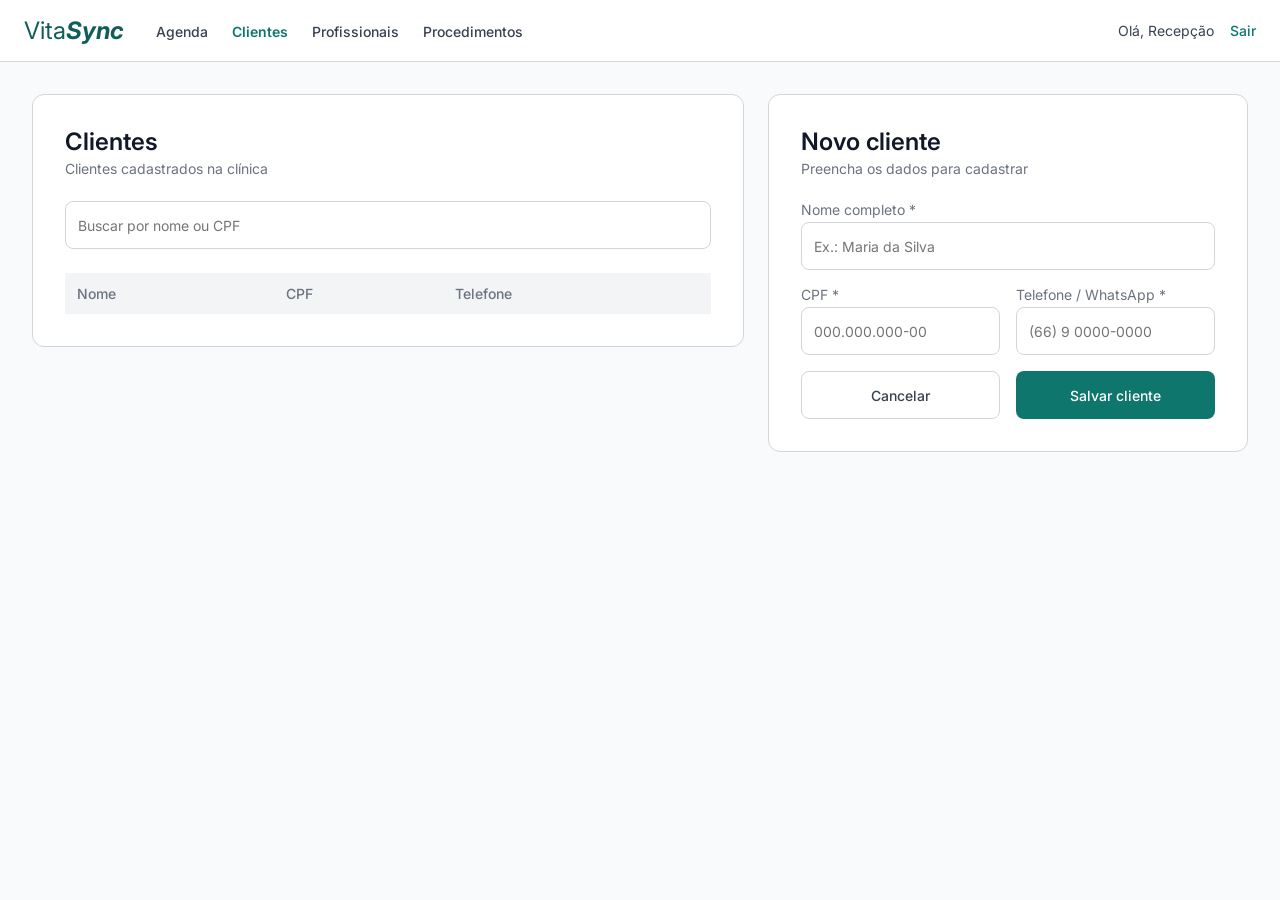
==== pages/clients.html @ 7104be50 "Feat: tela de clientes" ====
<!DOCTYPE html>
<html lang="pt-br">
<head>
    <link rel="preconnect" href="https://fonts.googleapis.com">
    <link rel="preconnect" href="https://fonts.gstatic.com" crossorigin>

    <meta charset="UTF-8">
    <meta name="viewport" content="width=device-width, initial-scale=1.0">
    <link rel="stylesheet" href="../assets/css/style.css">
    <link rel="stylesheet" href="../assets/css/clients.css">
    <script src="../assets/js/scripts.js" defer></script>
    <script src="../assets/js/clients.js" defer></script>
    <title>VitaSync - Clientes</title>

    <link href="https://fonts.googleapis.com/css2?family=Inter:ital,opsz,wght@0,14..32,100..900;1,14..32,100..900&display=swap" rel="stylesheet">
</head>
<body>
    <nav class="nav">
        <div class="nav__left">
            <p class="logo">Vita<strong>Sync</strong></p>

            <ul class="nav__links">
                <li><a href="schedule.html" class="nav__link">Agenda</a></li>
                <li><a href="clients.html" class="nav__link nav__link--active">Clientes</a></li>
                <li><a href="#" class="nav__link">Profissionais</a></li>
                <li><a href="#" class="nav__link">Procedimentos</a></li>
            </ul>
        </div>

        <div class="nav__right">
            <p class="nav__user">Olá, Recepção</p>
            <button type="button" class="nav__logout" id="sairBtn">Sair</button>
        </div>
    </nav>
    <main class="clients">
        <section class="clients__list">
            <div class="card__header">
                <h1 class="card__title">Clientes</h1>
                <p class="card__desc">Clientes cadastrados na clínica</p>
            </div>

            <input type="search" id="busca" class="input" name="busca" placeholder="Buscar por nome ou CPF" aria-label="Buscar cliente">

            <table class="clients__table">
                <thead>
                    <tr>
                        <th>Nome</th>
                        <th>CPF</th>
                        <th>Telefone</th>
                    </tr>
                </thead>
                <tbody id="clientesTabela">
                </tbody>
            </table>
        </section>

        <section class="clients__form">
            <div class="card__header">
                <h2 class="card__title">Novo cliente</h2>
                <p class="card__desc">Preencha os dados para cadastrar</p>
            </div>

            <form action="#" class="form" id="clienteForm">
                <div class="field">
                    <label for="nome" class="label">Nome completo <span aria-hidden="true">*</span></label>
                    <input type="text" id="nome" class="input" name="nome" placeholder="Ex.: Maria da Silva" required>
                </div>

                <div class="clients__row">
                    <div class="field">
                        <label for="cpf" class="label">CPF <span aria-hidden="true">*</span></label>
                        <input type="text" id="cpf" class="input" name="cpf" placeholder="000.000.000-00" inputmode="numeric" maxlength="14" required>
                    </div>

                    <div class="field">
                        <label for="telefone" class="label">Telefone / WhatsApp <span aria-hidden="true">*</span></label>
                        <input type="tel" id="telefone" class="input" name="telefone" placeholder="(66) 9 0000-0000" required>
                    </div>
                </div>

                <p class="error" id="cpfError" hidden>
                    <svg class="error__icon" aria-hidden="true" xmlns="http://www.w3.org/2000/svg" viewBox="0 0 24 24" fill="none" stroke="currentColor" stroke-width="2" stroke-linecap="round" stroke-linejoin="round">
                        <path d="m21.73 18-8-14a2 2 0 0 0-3.48 0l-8 14A2 2 0 0 0 4 21h16a2 2 0 0 0 1.73-3"/>
                        <path d="M12 9v4"/>
                        <path d="M12 17h.01"/>
                    </svg>
                    CPF já cadastrado
                </p>

                <div class="clients__actions">
                    <button type="reset" class="btn btn--secondary">Cancelar</button>
                    <button type="submit" class="btn">Salvar cliente</button>
                </div>
            </form>
        </section>
    </main>
</body>
</html>
---- assets/css/style.css ----
/*=== 1. BASE ===*/
html {
    font-size: 62.5%;
    overscroll-behavior: none;
}

:root {
    /* === CORES PRIMÁRIAS === */
    --color-primary: #0F766E; /* BOTÃO PRIMÁRIO, CHECKBOX MARCADO, BORDA DE INPUT EM FOCO, LINK DE DESTAQUE */
    --color-primary-dark: #115E59; /* FUNDO ESCURO, HOVER EM BOTÕES */
    --color-primary-pressed: #134E4A; /* BOTÃO NO CLICADO/ON CLICK */
    --color-primary-light: #CCFBF1; /* BLOCOS DE AGENDAMENTO, FUNDO DE ITENS SELECIONADOS */

    /* === CORES NEUTRAS === */
    --color-text: #111827; /* TEXTO PRINCIPAL, TEXTO DE INPUT *DIGITADO*, NOME DE CLEINTE */
    --color-text-strong: #374151; /* TEXTO DE INTERFACE: LINKS DA NAV, OPÇÕES, TEXTO QUE NÃO É PRINCIPAL MAS PRECISA SER LIDO */
    --color-text-muted: #6B7280; /* TEXTO SECUNDÁRIO, LABELS, DESC, LINKS DE APOIO */
    --color-placeholder: #9CA3AF; /* COR DOS TEXTOS DE EXEMPLOS DOS INPUTS */
    --color-border: #D1D5DB; /* BORDAS DE INPUT, BOTÃO NEUTRO, LINHAS DIVISÓRIAS DA AGENDA */
    --color-bg: #F9FAFB; /* FUNDO DA PÁGINA */
    --color-white: #FFFFFF; /* CARDS, CAMPOS, TEXTO SOBRE FUNDOS ESCUROS */
    --color-surface: #F3F4F6; /* FUNDO DE CABEÇALHOS DA AGENDA, ELEMENTOS DESABILITADOS, AGENDAMENTO CANCELADO */


    /* === CORES SEMÂNTICAS === */
    --color-error: #B91C1C; /* TEXTO DE ERRO */
    --color-error-strong: #DC2626; /* BORDA DE INPUT INVÁLIDO, BOTÃO DE CANCELAMENTO/DESTRUTIVO */
    --color-error-bg: #FEF2F2; /* FUNDO DE FAIXA DE AVISO */
    --color-success: #15803D; /* TEXTO DE SUCESSO */
    --color-success-bg: #F0FDF4; /* FUNDO DE FAIXAS/CARDS DE SUCESSO */
    --color-warning: #B45309; /* TEXTO DE PEDENCIAS/URGÊNCIAS */
    --color-warning-bg: #FFFBEB; /* FUNDO DE FAIXA DE CUIDADO */

    /* === TIPOGRAFIA === */
    --text-display: 5.2rem; /* TEXTO DE DESTAQUE COMO O DA LOGIN PAGE */
    --text-logo: 3.5rem; /* TAMANHO LOGO, JÁ QUE NOSSO LOGO É UM P */
    --text-h1: 2.8rem; /* TEXTO DE TÍTULOS (ASSUNTO DA PÁGINA, TODA PÁGINA TEM QUE TER SOMENTE 1 H1) */
    --text-h2: 2.4rem; /* TEXTO DE SUBTITULOS */
    --text-lead: 2.0rem; /* TEXTOS DE APOIOS, GERALMENTE USADO APÓS UM TÍTULO GRANDE */
    --text-h3: 1.6rem; /* SUBDIVISÃO DE UM H2 */
    --text-body: 1.4rem; /* TEXTOS CORRIDOS, PARAGRAFOS E ETC... */
    --text-support: 1.2rem; /* INFORMAÇÃO QUE PRECISA ESTAR PRESENTE MAS NÃO DEVE SER LIDA ANTES DO RESTO COMO: "Esqueceu a senha?", "Lembrar acesso", "Sistema de Agendamento · Projeto Interdisciplinar ADS"*/

    /* === TAMANHOS === */
    --size-control: 4.8rem; /* ALTURA DE CONTROLES COMO: INPUTS, SELECTS, BUTTONS E ETC... MENOS TEXT AREAS (TEXTOS GRANDES) POIS CRESCE CONFORME O CONTEÚDO */
    --radius-sm: 0.8rem; /* CURVATURA DAS BORDAS DE INPUT, BOTÃO, FAIXA DE AVISO. TUDO QUE TENHA 48PX DE ALTURA. */
    --radius-md: 1.2rem; /* CURVATURA DAS BORDAS DE CARDS COMO NOVO CLIENTE */
    --radius-lg: 1.6rem; /* CURVATURA DAS BORDAS DE MODAL (JANELAS QUE ABRE POR CIMA DA TELA, CONHECIDO COMO POP-UPS) */
    --space-page: 8rem; /* PADDING VERTICAL (APLICAR EM PADDING-TOP E PADDING-BOTTOM) DE PÁGINAS INTEIRAS, GERALMENTE NÃO TEM BARRAS DE NAVEGAÇÃO */
    --space-section: 3.2rem; /* PADDING VERTICAL (APLICAR EM PADDING-TOP E PADDING-BOTTOM) DE PÁGINAS COM NAVBAR NO TOP, É A DISTÂNCIA MINIMA DOS CONTÉUDOS DA NAV */

    /* === PESOS === */
    /* === TOMANDO COMO REFÊRENCIA O FIGMA, CONVERTEREMOS OS PESOS DE REGULAR, MEDIUM, BOLD... PARA OS SEGUINTES PESOS EM NÚMERO === */ 
    --weight-regular: 400;
    --weight-medium: 500;
    --weight-semibold: 600;
    --weight-bold: 700;
}

* {
    margin: 0;
    padding: 0;
    box-sizing: border-box;
}

body {
    font-family: "Inter", sans-serif;
    background-color: var(--color-bg);
}

/* USADO PARA FORÇAR CONTROLS A HERDAR A FONTE DEFINIDA EM BODY */
input, button, select, textarea { 
    font: inherit;
    color: inherit;
}

/* FORÇA TAGS COM HIDDEN A REALMENTE FICAREM ESCONDIDAS IGNORANDO AS PROPRIEDADES DE display DOS PAIS */
[hidden] {
    display: none !important;
}

/* === 2. COMPONENTES ===*/
.logo {
    font-size: var(--text-logo);
}

.logo strong {
    font-style: italic;
    font-weight: var(--weight-bold);
}

.card__header {
    display: flex;
    flex-direction: column;
    gap: 0.4rem;
}

.card__title {
    font-size: var(--text-h2);
    font-weight: var(--weight-semibold);
    color: var(--color-text);
}

.card__desc {
    font-size: var(--text-body);
    color: var(--color-text-muted);
}

.form {
    display: flex;
    flex-direction: column;
    width: 100%;
    gap: 1.6rem;
}

.field {
    display: flex;
    flex-direction: column;
    gap: 0.4rem;
}

.label {
    font-size: var(--text-body);
    font-weight: var(--weight-regular);
    color: var(--color-text-muted);
}

.input {
    width: 100%;
    height: var(--size-control);
    border: 1px solid var(--color-border);
    border-radius: var(--radius-sm);
    padding: 0 1.2rem;
    font-size: var(--text-body);
    font-weight: var(--weight-regular);
}

.input:focus-visible {
    outline: 1px solid var(--color-primary);
    border-color: var(--color-primary);
}

.input:user-invalid {
    border-color: var(--color-error-strong);
}

fieldset.field {
    border: none;
    min-width: 0;
}

fieldset.field > legend {
    margin-bottom: 0.4rem;
}

.link {
    font-size: var(--text-support);
    font-weight: var(--weight-regular);
    color: var(--color-text-muted);
    text-decoration: none;
}

.link:hover{
    text-decoration: underline;
}

.checkbox {
    display: flex;
    align-items: center;
    gap: 0.6rem;
    font-size: var(--text-support);
    font-weight: var(--weight-regular);
    color: var(--color-text-muted);
    cursor: pointer;
}

.checkbox input {
    accent-color: var(--color-primary);
}

.error {
    display: flex;
    align-items: center;
    gap: 0.6rem;
    font-size: var(--text-body);
    color: var(--color-error);
}

.error__icon {
    width: 1.6rem;
    height: 1.6rem;
    flex-shrink: 0;
}

.alert {
    padding: 1.2rem 1.6rem;
    border: 1px solid;
    border-radius: var(--radius-sm);
    font-size: var(--text-body);
}

.alert--error {
    border-color: var(--color-error-strong);
    background-color: var(--color-error-bg);
    color: var(--color-error);
}

.btn {
    height: var(--size-control);
    padding: 0 2.4rem;
    border-radius: var(--radius-sm);
    font-size: var(--text-body);
    font-weight: var(--weight-medium);
    background-color: var(--color-primary);
    color: var(--color-white);
    border: none;
    cursor: pointer;
}

.btn--full {
    width: 100%;
}

.btn--sm {
    height: 3.6rem;
    padding: 0 2.0rem;
}

.btn:hover {
    background-color: var(--color-primary-dark);
}

.btn:active {
    background-color: var(--color-primary-pressed);
}

.btn--secondary {
    background-color: var(--color-white);
    color: var(--color-text-strong);
    border: 1px solid var(--color-border);
}

.btn--secondary:hover {
    background-color: var(--color-surface);
}

.btn--secondary:active {
    background-color: var(--color-border);
}

.btn--danger {
    background-color: var(--color-error-strong);
}

.btn--danger:hover,
.btn--danger:active {
    background-color: var(--color-error);
}

.btn:disabled {
    background-color: var(--color-placeholder);
    color: var(--color-white);
    cursor: not-allowed;
}

.nav {
    display: flex;
    align-items: center;
    justify-content: space-between;
    padding: 0 2.4rem;
    height: 6.2rem;
    background-color: var(--color-white);
    border-bottom: 1px solid var(--color-border);
}

.nav__left {
    display: flex;
    align-items: center;
    gap: 3.2rem;
}

.nav .logo {
    font-size: 2.4rem;
    line-height: 1;
    color: var(--color-primary-dark);
}

.nav__links {
    position: relative;
    top: 1px;
    display: flex;
    gap: 2.4rem;
    list-style-type: none;
    line-height: 1;
}

.nav__link {
    font-size: var(--text-body);
    font-weight: var(--weight-medium);
    color: var(--color-text-strong);
    text-decoration: none;
}

.nav__link:hover {
    color: var(--color-text);
}

.nav__link--active {
    color: var(--color-primary);
    font-weight: var(--weight-semibold);
}

.nav__user {
    font-size: var(--text-body);
    font-weight: var(--weight-regular);
    color: var(--color-text-strong);
}

.nav__right {
    display: flex;
    align-items: center;
    gap: 1.6rem;
}

.nav__logout {
    background: none;
    border: none;
    padding: 0;
    font-size: var(--text-body);
    font-weight: var(--weight-medium);
    color: var(--color-primary);
    cursor: pointer;
}

.nav__logout:hover {
    text-decoration: underline;
}

.modal {
    width: min(64rem, calc(100% - 3.2rem));
    margin: auto; /* CENTRALIZA O MODAL, O RESET DO * ZERA A MARGEM PADRÃO */
    padding: 3.2rem;
    border: 1px solid var(--color-border);
    border-radius: var(--radius-lg);
    background-color: var(--color-white);
    color: var(--color-text);
}

.modal::backdrop {
    background-color: rgb(17 24 39 / 0.4); /* MESMO TOM DE --color-text, COM 40% DE OPACIDADE */
}

.modal__title {
    margin-bottom: 2.4rem;
    font-size: var(--text-h2);
    font-weight: var(--weight-semibold);
}

.modal__row {
    display: grid;
    grid-template-columns: 1fr 1fr;
    gap: 1.6rem;
}

.modal__actions {
    display: grid;
    grid-template-columns: 1fr 1fr;
    gap: 1.6rem;
    margin-top: 0.8rem;
}
---- assets/css/clients.css ----
body {
    color: var(--color-text);
}

.clients {
    display: flex;
    align-items: flex-start;
    gap: 2.4rem;
    padding: var(--space-section);
}

.clients__list,
.clients__form {
    display: flex;
    flex-direction: column;
    gap: 2.4rem;
    padding: 3.2rem;
    background-color: var(--color-white);
    border: 1px solid var(--color-border);
    border-radius: var(--radius-md);
}

.clients__list {
    flex: 1;
}

.clients__form {
    width: 48rem;
    flex-shrink: 0;
}

.clients__row {
    display: grid;
    grid-template-columns: 1fr 1fr;
    gap: 1.6rem;
}

.clients__actions {
    display: grid;
    grid-template-columns: 1fr 1fr;
    gap: 1.6rem;
}

.clients__table {
    width: 100%;
    border-collapse: collapse;
    font-size: var(--text-body);
}

.clients__table th {
    padding: 1.2rem;
    text-align: left;
    font-weight: var(--weight-medium);
    color: var(--color-text-muted);
    background-color: var(--color-surface);
}

.clients__table td {
    padding: 1.2rem;
    border-bottom: 1px solid var(--color-border);
}
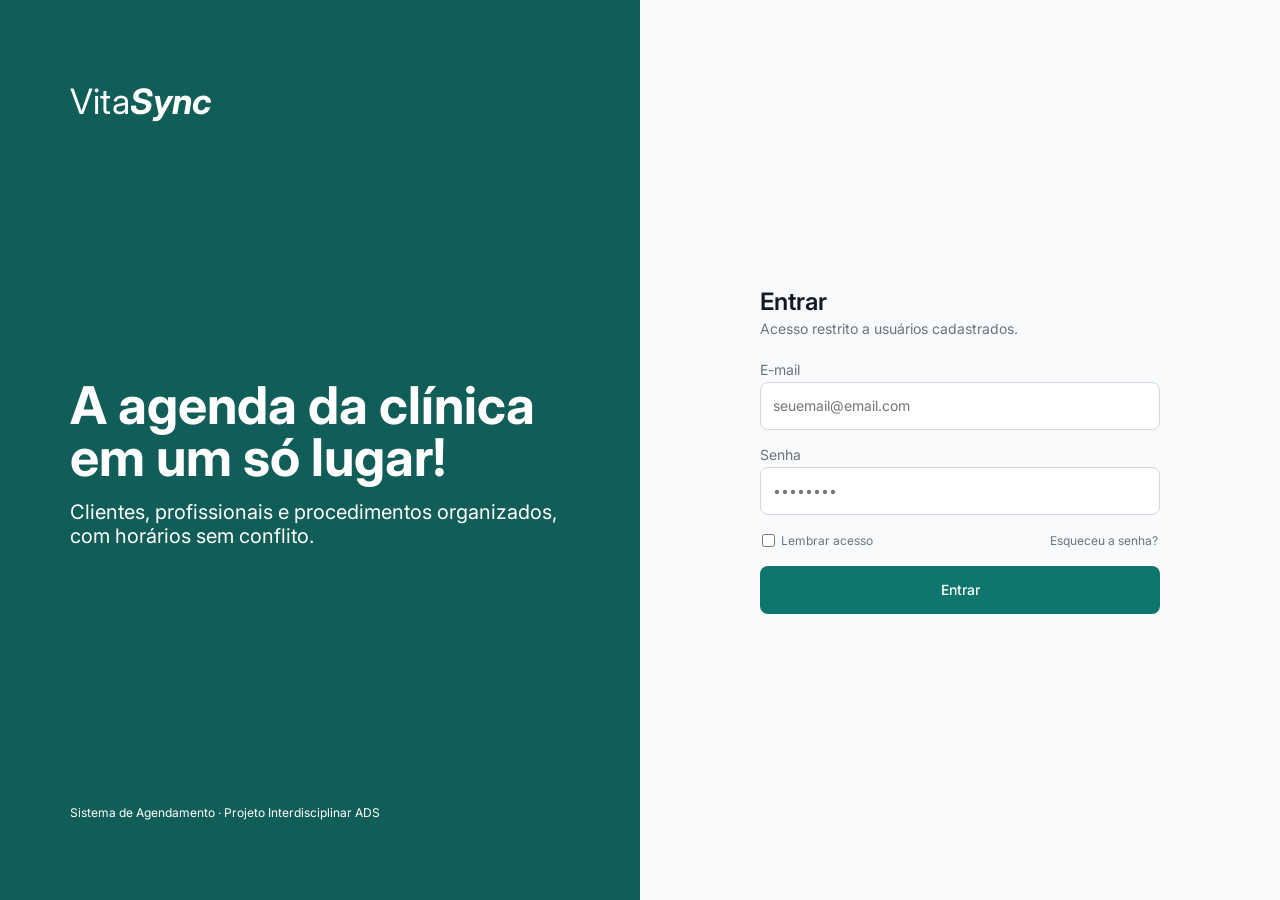
==== commit 8d578d55: "feat: alterações/ajustes de agenda" ====
--- a/pages/clients.html
+++ b/pages/clients.html
@@ -22,8 +22,8 @@
             <ul class="nav__links">
                 <li><a href="schedule.html" class="nav__link">Agenda</a></li>
                 <li><a href="clients.html" class="nav__link nav__link--active">Clientes</a></li>
-                <li><a href="#" class="nav__link">Profissionais</a></li>
-                <li><a href="#" class="nav__link">Procedimentos</a></li>
+                <li><a href="professionals.html" class="nav__link">Profissionais</a></li>
+                <li><a href="procedures.html" class="nav__link">Procedimentos</a></li>
             </ul>
         </div>
 
--- a/assets/css/style.css
+++ b/assets/css/style.css
@@ -131,6 +131,7 @@
     border: 1px solid var(--color-border);
     border-radius: var(--radius-sm);
     padding: 0 1.2rem;
+    background-color: var(--color-white);
     font-size: var(--text-body);
     font-weight: var(--weight-regular);
 }
@@ -142,6 +143,14 @@
 
 .input:user-invalid {
     border-color: var(--color-error-strong);
+}
+
+/* TEXTAREA: NÃO USA A ALTURA FIXA DOS CONTROLS, CRESCE CONFORME O CONTEÚDO */
+.input--textarea {
+    height: auto;
+    min-height: 9.6rem;
+    padding: 1.2rem;
+    resize: vertical;
 }
 
 fieldset.field {
@@ -203,6 +212,12 @@
     border-color: var(--color-error-strong);
     background-color: var(--color-error-bg);
     color: var(--color-error);
+}
+
+.alert--success {
+    border-color: var(--color-success);
+    background-color: var(--color-success-bg);
+    color: var(--color-success);
 }
 
 .btn {
@@ -356,6 +371,10 @@
     font-weight: var(--weight-semibold);
 }
 
+.modal__header {
+    margin-bottom: 2.4rem;
+}
+
 .modal__row {
     display: grid;
     grid-template-columns: 1fr 1fr;
